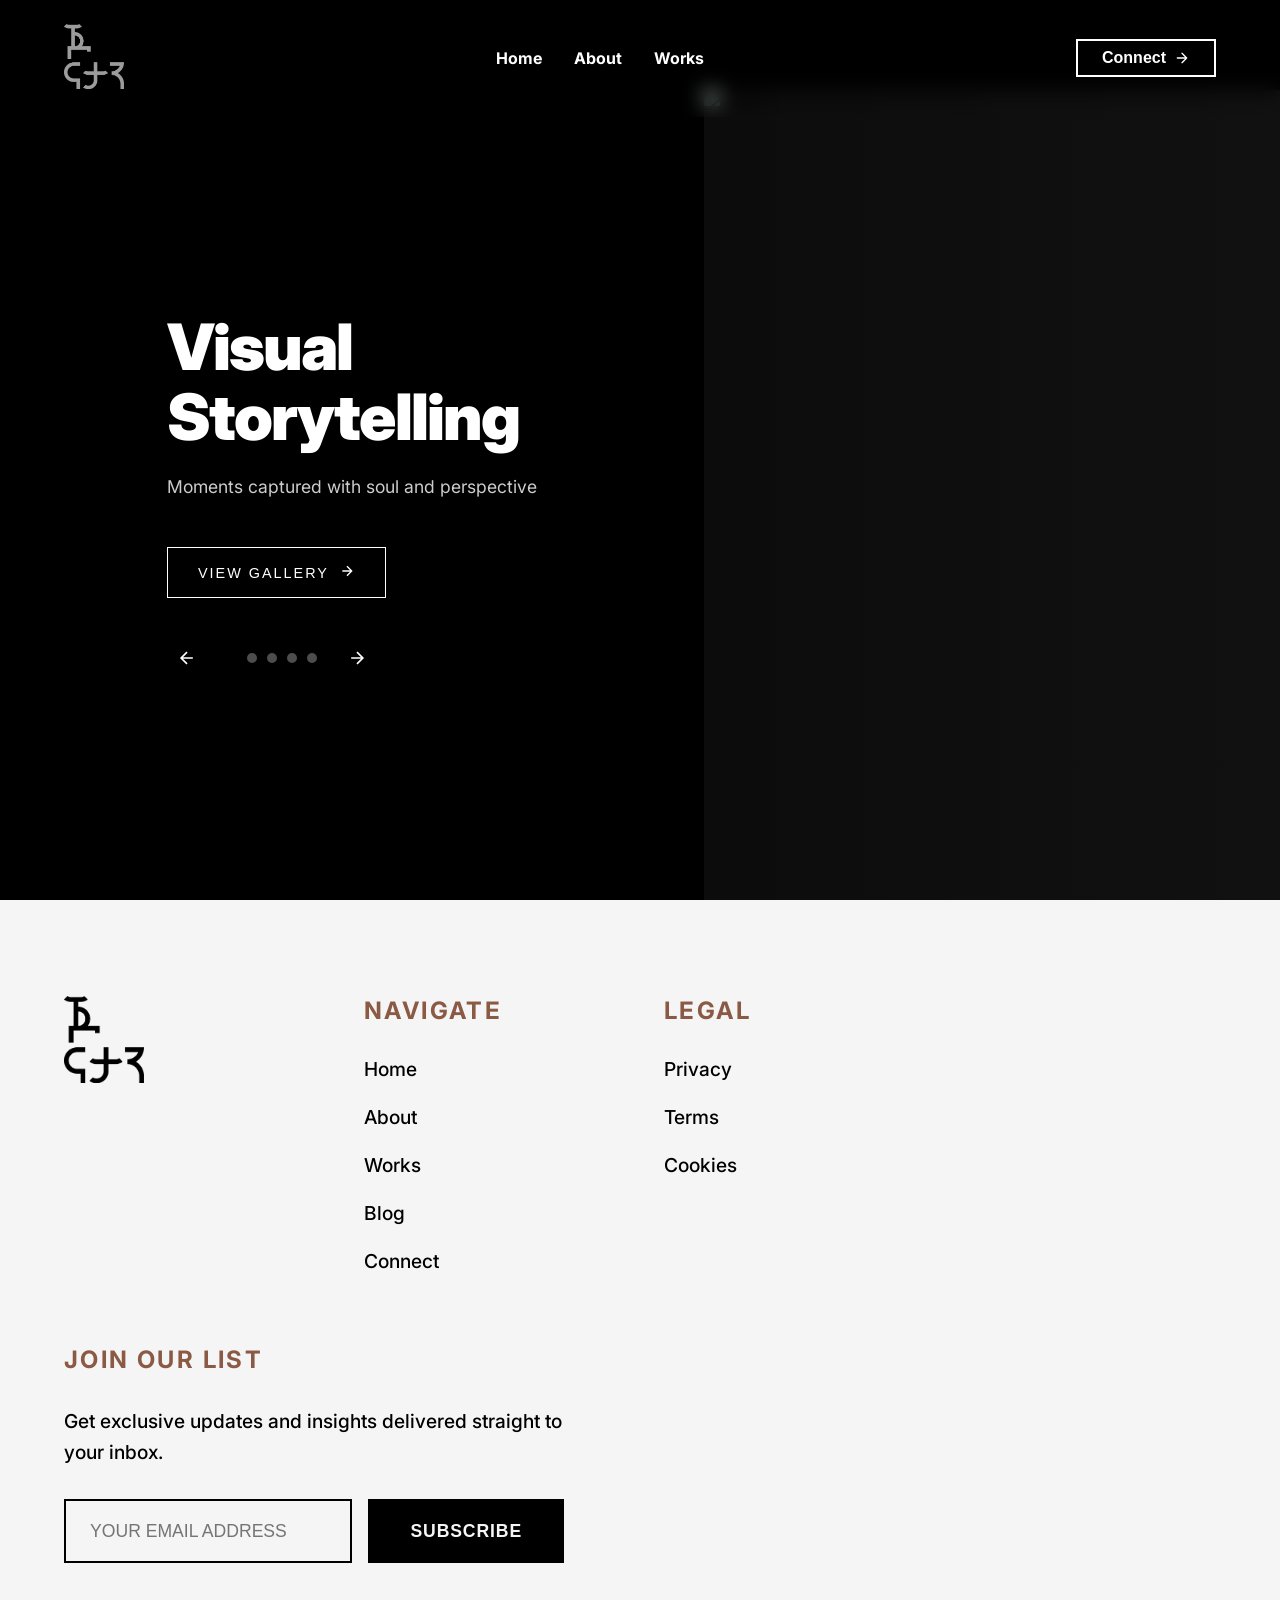
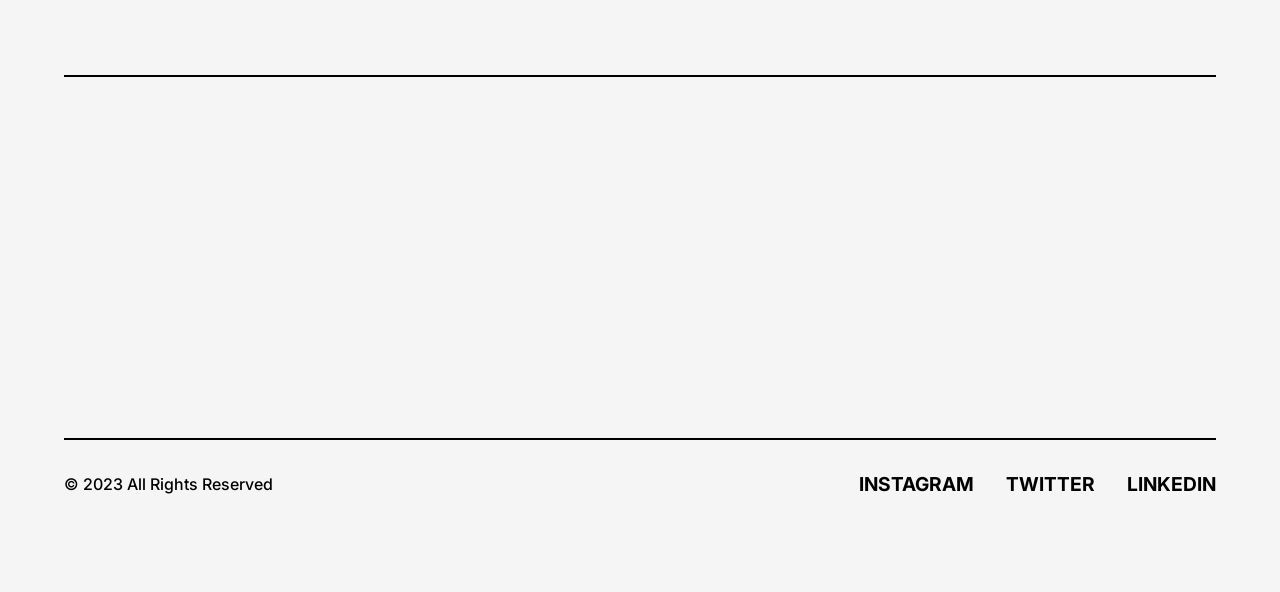
==== index.html @ cc40cb5f "initial commit" ====
<!DOCTYPE html>
<html lang="en">
<head>
    <meta charset="UTF-8">
    <meta name="viewport" content="width=device-width, initial-scale=1.0">
    <title>Minimal Slider Layout</title>
    <link rel="stylesheet" href="assets/css/home.css">
</head>
<body>
<div id="navbar-container"></div>

<!-- Slider Layout -->
<main class="slider-layout">
    <div class="content-side">
        <div class="content-wrapper">
            <h1 class="main-title">Visual<br>Storytelling</h1>
            <p class="subtitle">Moments captured with soul and perspective</p><style>
            .main-title, .subtitle {
              color: white;
            }
        </style>
            <button class="submit-btn">
                View Gallery
                <span class="btn-icon">
                    <svg width="16" height="16" viewBox="0 0 24 24" fill="none" stroke="currentColor" stroke-width="2">
                        <path d="M5 12h14M12 5l7 7-7 7"/>
                    </svg>
                </span>
            </button>

            <div class="slider-controls">
                <button class="slider-prev">
                    <svg width="20" height="20" viewBox="0 0 24 24" fill="none" stroke="white" stroke-width="2">
                        <path d="M19 12H5M12 19l-7-7 7-7"/>
                    </svg>
                </button>
                <div class="slider-dots"></div>
                <button class="slider-next">
                    <svg width="20" height="20" viewBox="0 0 24 24" fill="none" stroke="white" stroke-width="2">
                        <path d="M5 12h14M12 5l7 7-7 7"/>
                    </svg>
                </button>
            </div>
        </div>
    </div>

    <div class="slider-side">
        <div class="slider-container">
            <div class="slider-track">
                <!-- Images will be injected via JS -->
            </div>
        </div>
    </div>
</main>

<div id="footer-container"></div>

<script src="assets/js/loadcomponents.js"></script>
<script src="assets/js/home.js"></script>
</body>
</html>
---- assets/css/home.css ----
/* ===== RESET & BASE STYLES ===== */
        :root {
            --text-color: #ffffff;
            --hover-color: #dddddd;
            --button-bg: #ffffff;
            --button-text: #000000;
            --bg-color: #000000;
            --accent-color: #ffffff;
        }

        * {
            margin: 0;
            padding: 0;
            box-sizing: border-box;
        }

        body {
            font-family: 'Arial', sans-serif;
            background-color: var(--bg-color);
            color: var(--text-color);
            overflow-x: hidden;
            height: 100vh;
        }

        /* ===== NAVBAR ===== */
        .navbar {
            position: fixed;
            top: 0;
            left: 0;
            width: 100%;
            padding: 1.5rem 5%;
            display: flex;
            justify-content: space-between;
            align-items: center;
            z-index: 1000;
            background-color: rgba(0, 0, 0, 0.8);
            backdrop-filter: blur(10px);
        }

        /* ===== SLIDER LAYOUT ===== */
        .slider-layout {
            display: flex;
            height: 100vh;
            padding-top: 90px;
        }

        .content-side, .slider-side {
            flex: 1;
            height: 100%;
            display: flex;
            align-items: center;
            justify-content: center;
        }

        .content-side {
            padding: 0 5%;
            position: relative;
            z-index: 2;
        }

        .slider-side {
            background-color: #111;
            overflow: hidden;
            position: relative;
        }

        .content-wrapper {
            max-width: 500px;
        }

        .main-title {
            font-size: clamp(2.5rem, 5vw, 4.5rem);
            font-weight: 900;
            line-height: 1.1;
            margin-bottom: 1.5rem;
            letter-spacing: -0.03em;
        }

        .subtitle {
            font-size: 1.1rem;
            margin-bottom: 2.5rem;
            opacity: 0.8;
            max-width: 400px;
        }

        /* ===== SLIDER STYLES ===== */
        .slider-container {
            width: 100%;
            height: 100%;
            position: relative;
            overflow: hidden;
        }

        .slider-track {
            display: flex;
            height: 100%;
            transition: transform 0.8s cubic-bezier(0.16, 1, 0.3, 1);
        }

        .slider-slide {
            min-width: 100%;
            height: 100%;
            position: relative;
        }

        .slider-image {
            width: 100%;
            height: 100%;
            object-fit: cover;
            object-position: center;
            opacity: 0.9;
            transition: opacity 0.6s ease;
        }

        .slider-slide::before {
            content: '';
            position: absolute;
            top: 0;
            left: 0;
            width: 100%;
            height: 100%;
            background: linear-gradient(90deg, rgba(0,0,0,0.3) 0%, rgba(0,0,0,0) 100%);
            z-index: 1;
        }

        /* ===== BUTTON STYLES ===== */
        .submit-btn {
            background: transparent;
            color: #fff;
            border: 1px solid #fff;
            padding: 15px 30px;
            font-family: 'Helvetica', sans-serif;
            text-transform: uppercase;
            letter-spacing: 2px;
            font-size: 0.9rem;
            cursor: pointer;
            transition: all 0.3s ease;
            display: inline-flex;
            align-items: center;
            gap: 10px;
            margin-top: 10px;
            position: relative;
            overflow: hidden;
        }

        .submit-btn::before {
            content: '';
            position: absolute;
            top: 0;
            left: -100%;
            width: 100%;
            height: 100%;
            background: #fff;
            transition: left 0.6s ease;
            z-index: -1;
        }

        .submit-btn:hover::before {
            left: 0;
        }

        .submit-btn:hover {
            color: #000;
        }

        .btn-icon {
            transition: transform 0.3s ease;
        }

        .submit-btn:hover .btn-icon {
            transform: translateX(5px);
        }

        /* ===== SLIDER CONTROLS ===== */
        .slider-controls {
            display: flex;
            align-items: center;
            gap: 20px;
            margin-top: 40px;
        }

        .slider-prev, .slider-next {
            background: transparent;
            border: 1px solid var(--text-color);
            color: var(--text-color);
            width: 40px;
            height: 40px;
            border-radius: 50%;
            display: flex;
            align-items: center;
            justify-content: center;
            cursor: pointer;
            transition: all 0.3s ease;
        }

        .slider-prev:hover, .slider-next:hover {
            background: rgba(255, 255, 255, 0.1);
        }

        .slider-dots {
            display: flex;
            gap: 10px;
        }

        .slider-dot {
            width: 10px;
            height: 10px;
            border-radius: 50%;
            background: rgba(255, 255, 255, 0.3);
            cursor: pointer;
            transition: all 0.3s ease;
        }

        .slider-dot.active {
            background: var(--text-color);
            transform: scale(1.2);
        }

        /* ===== MOBILE STYLES ===== */
        @media (max-width: 768px) {
            .slider-layout {
                flex-direction: column;
                padding-top: 80px;
                height: auto;
            }

            .content-side, .slider-side {
                flex: none;
                width: 100%;
                height: 50vh;
            }

            .content-side {
                order: 2;
                padding: 2rem 5%;
            }

            .slider-side {
                order: 1;
            }

            .content-wrapper {
                text-align: center;
            }

            .subtitle {
                margin-left: auto;
                margin-right: auto;
            }

            .slider-controls {
                justify-content: center;
            }
        }
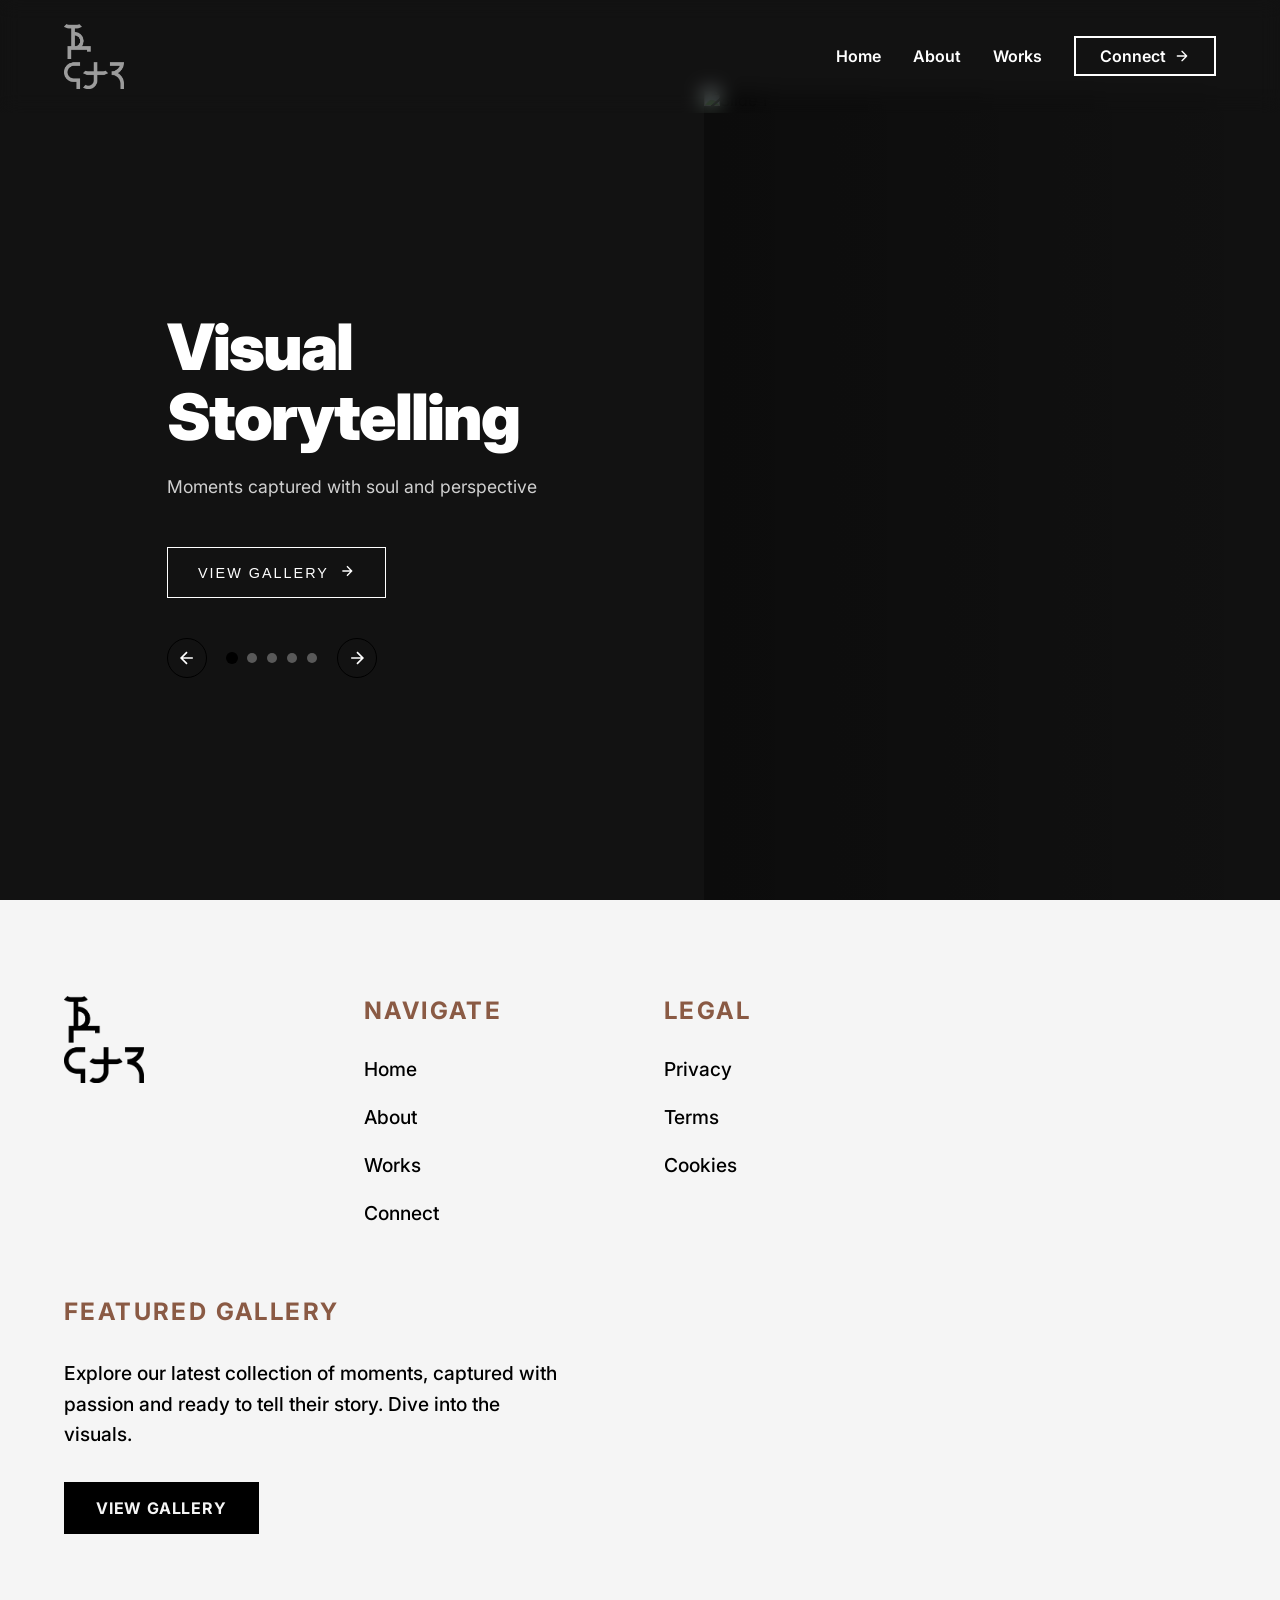
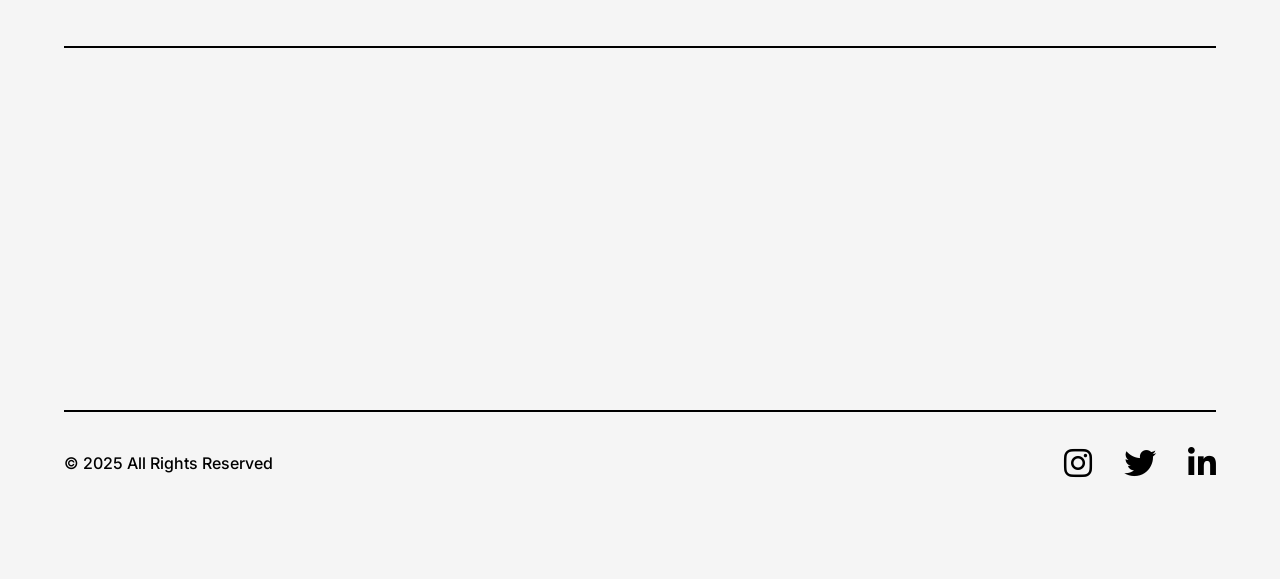
==== commit faf5998e: "Initial commit" ====
--- a/index.html
+++ b/index.html
@@ -3,7 +3,7 @@
 <head>
     <meta charset="UTF-8">
     <meta name="viewport" content="width=device-width, initial-scale=1.0">
-    <title>Minimal Slider Layout</title>
+    <title>Jonathan</title>
     <link rel="stylesheet" href="assets/css/home.css">
 </head>
 <body>
